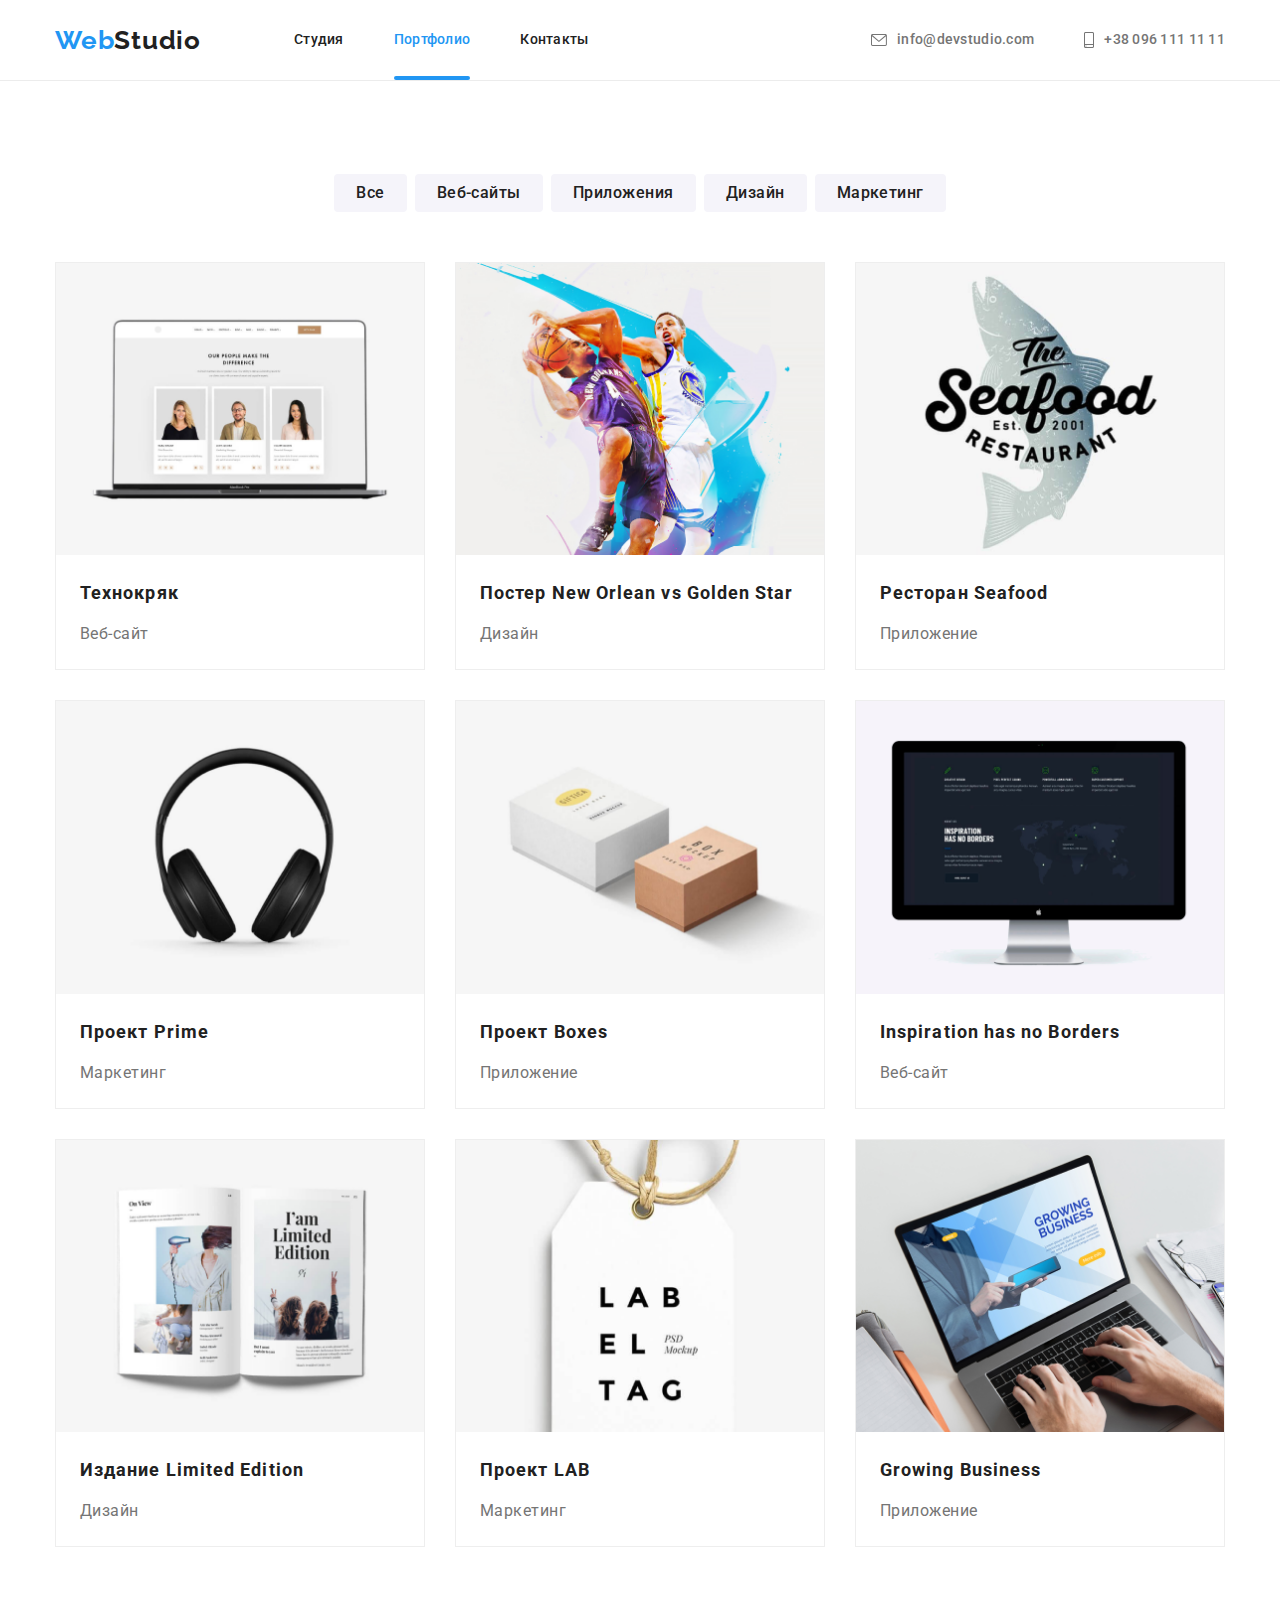
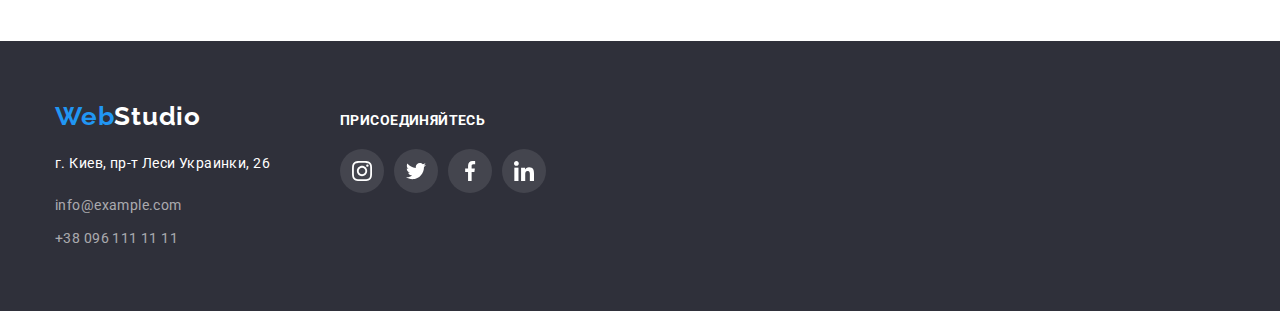
==== portfolio.html @ ab9674ad "copy hw5" ====
<!DOCTYPE html>
<html lang="en">
  <head>
    <meta charset="UTF-8" />
    <meta name="viewport" content="width=device-width, initial-scale=1.0" />
    <link
      href="https://fonts.googleapis.com/css2?family=Oleo+Script&family=Raleway:wght@700&family=Roboto:wght@400;500;700;900&display=swap"
      rel="stylesheet"
    />
    <link
      rel="stylesheet"
      href="https://cdnjs.cloudflare.com/ajax/libs/modern-normalize/1.0.0/modern-normalize.min.css"
    />
    <link rel="stylesheet" href="./css/styles-index.css" />
    <link rel="stylesheet" href="./css/styles-portfolio.css" />
    <title>Portfolio</title>
  </head>
  <body>
    <header class="header">
      <div class="container main-nav">
        <a class="logo-black" href="./index.html"
          ><span class="web">Web</span>Studio</a
        >
        <nav>
          <ul class="list site-nav">
            <li class="item">
              <a class="link" href="./index.html">Студия</a>
            </li>
            <li class="item">
              <a class="link active" href="./portfolio.html">Портфолио</a>
            </li>
            <li class="item"><a class="link" href="#contacts">Контакты</a></li>
          </ul>
        </nav>

        <ul class="list contacts-nav">
          <li class="contact-item">
            <a
              class="contact-link"
              target="_blank"
              rel="noopener noreferer"
              href="mailto:info@devstudio.com"
            >
              <svg class="svg-img" width="16px" height="12px">
                <use href="./images/studio/sprite.svg#envelope"></use>
              </svg>
              info@devstudio.com</a
            >
          </li>
          <li class="contact-item">
            <a
              class="contact-link"
              target="_blank"
              rel="noopener noreferer"
              href="tel:+380961111111"
            >
              <svg class="svg-img" width="10px" height="16px">
                <use href="./images/studio/sprite.svg#smartphone"></use>
              </svg>
              +38 096 111 11 11</a
            >
          </li>
        </ul>
      </div>
    </header>
    <main>
      <h1 hidden>Portfolio</h1>
      <section>
        <div class="container">
          <ul class="list services">
            <li class="item"><button class="btn" type="button">Все</button></li>
            <li class="item">
              <button class="btn" type="button">Веб-сайты</button>
            </li>
            <li class="item">
              <button class="btn" type="button">Приложения</button>
            </li>
            <li class="item">
              <button class="btn" type="button">Дизайн</button>
            </li>
            <li class="item">
              <button class="btn" type="button">Маркетинг</button>
            </li>
          </ul>
        </div>
        <div class="container">
          <ul class="list products">
            <li class="item">
              <a class="link" href="">
                <div class="overlay">
                  <img
                    class="image"
                    src="./images/portfolio/Technokriak.jpg"
                    alt="Веб-сайт Технокряк"
                  />
                  <p class="text">
                    Технокряк это современная площадка распространения
                    коронавируса. Компании используют эту платформу для
                    цифрового шпионажа и атак на защищённые сервера конкурентов.
                  </p>
                </div>
                <h2 class="name">Технокряк</h2>
                <p class="type">Веб-сайт</p>
              </a>
            </li>
            <li class="item">
              <a class="link" href="">
                <div class="overlay">
                  <img
                    class="image"
                    src="./images/portfolio/NewOrleanGoldenStar.jpg"
                    alt="Постер Новый Орлеан"
                  />
                  <p class="text">
                    Lorem ipsum dolor, sit amet consectetur adipisicing elit.
                    Blanditiis voluptatum facere maxime dolorum, voluptatem
                    facilis! Ut nobis ipsum, assumenda dolore repudiandae
                    ratione.
                  </p>
                </div>
                <h2 class="name">
                  Постер <span lang="en">New Orlean vs Golden Star</span>
                </h2>
                <p class="type">Дизайн</p>
              </a>
            </li>
            <li class="item">
              <a class="link" href="">
                <div class="overlay">
                  <img
                    class="image"
                    src="./images/portfolio/Seafood.jpg"
                    alt="Ресторан Seafood"
                  />
                  <p class="text">
                    Lorem ipsum dolor, sit amet consectetur adipisicing elit.
                    Blanditiis voluptatum facere maxime dolorum, voluptatem
                    facilis! Ut nobis ipsum, assumenda dolore repudiandae
                    ratione.
                  </p>
                </div>
                <h2 class="name">Ресторан <span lang="en">Seafood</span></h2>
                <p class="type">Приложение</p>
              </a>
            </li>
            <li class="item">
              <a class="link" href="">
                <div class="overlay">
                  <img
                    class="image"
                    src="./images/portfolio/Prime.jpg"
                    alt="Проект Prime"
                  />
                  <p class="text">
                    Lorem ipsum dolor, sit amet consectetur adipisicing elit.
                    Blanditiis voluptatum facere maxime dolorum, voluptatem
                    facilis! Ut nobis ipsum, assumenda dolore repudiandae
                    ratione.
                  </p>
                </div>

                <h2 class="name">Проект <span lang="en">Prime</span></h2>
                <p class="type">Маркетинг</p>
              </a>
            </li>
            <li class="item">
              <a class="link" href="">
                <div class="overlay">
                  <img
                    class="image"
                    src="./images/portfolio/Boxes.jpg"
                    alt="Проект Boxes"
                  />
                  <p class="text">
                    Lorem ipsum dolor, sit amet consectetur adipisicing elit.
                    Blanditiis voluptatum facere maxime dolorum, voluptatem
                    facilis! Ut nobis ipsum, assumenda dolore repudiandae
                    ratione.
                  </p>
                </div>
                <h2 class="name">Проект <span lang="en">Boxes</span></h2>
                <p class="type">Приложение</p>
              </a>
            </li>
            <li class="item">
              <a class="link" href="">
                <div class="overlay">
                  <img
                    class="image"
                    src="./images/portfolio/Inspiration.jpg"
                    alt="Веб-сайт Inspiration has no borders"
                  />
                  <p class="text">
                    Lorem ipsum dolor, sit amet consectetur adipisicing elit.
                    Blanditiis voluptatum facere maxime dolorum, voluptatem
                    facilis! Ut nobis ipsum, assumenda dolore repudiandae
                    ratione.
                  </p>
                </div>
                <h2 class="name" lang="en">Inspiration has no Borders</h2>
                <p class="type">Веб-сайт</p></a
              >
            </li>
            <li class="item">
              <a class="link" href="">
                <div class="overlay">
                  <img
                    class="image"
                    src="./images/portfolio/LimitedEdition.jpg"
                    alt="Издание Limited Edition"
                  />
                  <p class="text">
                    Lorem ipsum dolor, sit amet consectetur adipisicing elit.
                    Blanditiis voluptatum facere maxime dolorum, voluptatem
                    facilis! Ut nobis ipsum, assumenda dolore repudiandae
                    ratione.
                  </p>
                </div>
                <h2 class="name">
                  Издание <span lang="en">Limited Edition</span>
                </h2>
                <p class="type">Дизайн</p>
              </a>
            </li>
            <li class="item">
              <a class="link" href="">
                <div class="overlay">
                  <img
                    class="image"
                    src="./images/portfolio/LAB.jpg"
                    alt="Проект LAB"
                  />
                  <p class="text">
                    Lorem ipsum dolor, sit amet consectetur adipisicing elit.
                    Blanditiis voluptatum facere maxime dolorum, voluptatem
                    facilis! Ut nobis ipsum, assumenda dolore repudiandae
                    ratione.
                  </p>
                </div>
                <h2 class="name">Проект <span lang="en">LAB</span></h2>
                <p class="type">Маркетинг</p></a
              >
            </li>
            <li class="item">
              <a class="link" href="">
                <div class="overlay">
                  <img
                    class="image"
                    src="./images/portfolio/GrowingBusiness.jpg"
                    alt="Приложение GrowingBusiness"
                  />
                  <p class="text">
                    Lorem ipsum dolor, sit amet consectetur adipisicing elit.
                    Blanditiis voluptatum facere maxime dolorum, voluptatem
                    facilis! Ut nobis ipsum, assumenda dolore repudiandae
                    ratione.
                  </p>
                </div>
                <h2 class="name" lang="en">Growing Business</h2>
                <p class="type">Приложение</p>
              </a>
            </li>
          </ul>
        </div>
      </section>
    </main>

    <footer id="contacts">
      <div class="container footer">
        <div class="footer-contacts">
          <a class="logo-white" href="./"><span class="web">Web</span>Studio</a>
          <address class="street-name">г. Киев, пр-т Леси Украинки, 26</address>
          <address>
            <ul class="list">
              <li class="item">
                <a
                  class="link"
                  target="_blank"
                  rel="noopener noreferer"
                  href="mailto:info@example.com"
                  >info@example.com</a
                >
              </li>
              <li class="item">
                <a
                  class="link"
                  target="_blank"
                  rel="noopener noreferer"
                  href="tel:+380961111111"
                  >+38 096 111 11 11</a
                >
              </li>
            </ul>
          </address>
        </div>
        <div class="join-us">
          <h2 class="title">Присоединяйтесь</h2>
          <ul class="list">
            <li class="item">
              <a
                target="_blank"
                rel="noopener noreferer"
                class="link"
                href="https://www.instagram.com/"
              >
                <svg width="20px" height="20px">
                  <use href="./images/studio/sprite.svg#instagram"></use>
                </svg>
              </a>
            </li>
            <li class="item">
              <a
                target="_blank"
                rel="noopener noreferer"
                class="link"
                href="https://twitter.com/"
              >
                <svg width="20px" height="20px">
                  <use href="./images/studio/sprite.svg#twitter"></use>
                </svg>
              </a>
            </li>
            <li class="item">
              <a
                target="_blank"
                rel="noopener noreferer"
                class="link"
                href="https://facebook.com/"
              >
                <svg width="20px" height="20px">
                  <use href="./images/studio/sprite.svg#facebook"></use>
                </svg>
              </a>
            </li>
            <li class="item">
              <a
                target="_blank"
                rel="noopener noreferer"
                class="link"
                href="https://linkedin.com/"
              >
                <svg width="20px" height="20px">
                  <use href="./images/studio/sprite.svg#linkedin"></use>
                </svg>
              </a>
            </li>
          </ul>
        </div>
      </div>
    </footer>
    <script>
      const { height: pageHeaderHeight } = document
        .querySelector(".main-nav")
        .getBoundingClientRect();

      document.body.style.paddingTop = `${pageHeaderHeight}px`;
    </script>
  </body>
</html>
---- css/styles-index.css ----
:root {
  --bg-color-black: #2f303a;
  --blue: #2196f3;
  --black: #212121;
  --grey: #757575;
  --white: #ffffff;
  --our-team-bg: #f5f4fa;
  --contacts-footer: rgba(255, 255, 255, 0.6);
  --inactive-bg-button: #f5f4fa;
  --hero-bg: rgba(47, 48, 58, 0.4);
  --social-media-icon: #afb1b8;
  --customers: #afb1b8;
  --sm-icon: rgba(255, 255, 255, 0.1);
}
.container {
  width: 1200px;
  padding-left: 15px;
  padding-right: 15px;
  margin-left: auto;
  margin-right: auto;
}
.list {
  padding: 0;
  margin: 0;
  list-style-type: none;
}
.link {
  text-decoration: none;
}
h1,
h2,
h3,
p {
  margin-top: 0px;
  margin-bottom: 0px;
}
.section {
  padding-bottom: 94px;
  padding-top: 94px;
}
.no-padding {
  padding-bottom: 0px;
  padding-top: 0px;
}
.logo-black {
  font-family: Raleway;
  font-weight: 700;
  font-size: 26px;
  line-height: 1.19;
  letter-spacing: 0.03em;
  color: var(--black);
  text-decoration: none;
}
.web {
  color: var(--blue);
}
.site-nav,
.contacts-nav,
.main-nav {
  display: flex;
}
.header {
  position: fixed;
  width: 100%;
  top: 0;
  left: 0;
  min-height: 80px;
  background-color: var(--white);
  z-index: 9999;
}
.main-nav {
  align-items: center;
}
.site-nav {
  margin-left: 93px;
}
.contacts-nav {
  margin-left: auto;
}
.site-nav .item:not(:last-child),
.contact-item:not(:last-child) {
  margin-right: 50px;
}
.site-nav .link {
  position: relative;
  display: block;
  padding-top: 32px;
  padding-bottom: 32px;

  color: var(--black);
  transition: color 250ms cubic-bezier(0.4, 0, 0.2, 1);
}
.site-nav .link.active::after {
  display: inline-block;
  content: " ";
  position: absolute;
  width: 100%;
  height: 4px;
  bottom: 0;
  left: 0;

  background: var(--blue);
  border-radius: 2px;
}
.site-nav .link:hover,
.site-nav .link:focus,
.site-nav .link.active {
  color: var(--blue);
}
.site-nav .link,
.contact-link {
  font-family: Roboto;
  font-weight: 500;
  font-size: 14px;
  line-height: 1.14;
  letter-spacing: 0.02em;
}
.contact-link {
  display: inline-flex;
  align-items: center;
  padding-top: 32px;
  padding-bottom: 32px;

  color: var(--grey);
  transition: color 250ms cubic-bezier(0.4, 0, 0.2, 1);
  text-decoration: none;
}
.contact-link:hover,
.contact-link:focus {
  color: var(--blue);
}
.contact-link .svg-img {
  margin-right: 10px;
  fill: var(--grey);
  transition: fill 250ms cubic-bezier(0.4, 0, 0.2, 1);
}
.contact-link:hover .svg-img,
.contact-link:focus .svg-img {
  fill: var(--blue);
}
.main-title {
  background-color: var(--bg-color-black);
  text-align: center;
  margin-left: auto;
  margin-right: auto;
  padding-top: 200px;
  padding-bottom: 200px;
  height: 600px;
  background-image: linear-gradient(to right, var(--hero-bg), var(--hero-bg)),
    url(../images/studio/hero.jpg);
  max-width: 1600px;
  background-size: cover;
  background-repeat: no-repeat;
  background-position: center;
}
.main-title .hero {
  display: block;
  margin-bottom: 30px;

  font-family: Roboto;
  font-weight: 900;
  font-size: 44px;
  line-height: 1.36;
  letter-spacing: 0.06em;
  text-transform: uppercase;
  color: var(--white);
}
.main-title .btn {
  display: inline-block;
  border-radius: 4px;
  border: 1px var(--blue);
  padding: 10px 32px;
  min-width: 200px;

  font-family: Roboto;
  font-weight: bold;
  font-size: 16px;
  line-height: 1.88;
  letter-spacing: 0.06em;
  color: var(--white);
  background: var(--blue);
  outline: none;
  cursor: pointer;
}
.backdrop {
  z-index: 10000;
  position: fixed;
  top: 0;
  left: 0;
  width: 100%;
  height: 100%;
  background-color: rgba(0, 0, 0, 0.2);
  opacity: 1;
  transition: opacity 250ms cubic-bezier(0.4, 0, 0.2, 1);
}
.backdrop.is-hidden {
  opacity: 0;
  pointer-events: none;
}
.backdrop.is-hidden .modal {
  transform: translate(-50%, -50%) scale(0.5);
}
.modal {
  position: absolute;
  top: 50%;
  left: 50%;
  min-width: 528px;
  min-height: 581px;
  padding: 8px;
  background-color: var(--white);
  border-radius: 4px;
  transform: translate(-50%, -50%) scale(1);
  transition: transform 250ms cubic-bezier(0.4, 0, 0.2, 1);
}
.close-btn {
  display: inline-flex;
  align-items: center;
  justify-content: center;
  background-color: var(--white);

  outline: none;
  padding: 0;
  border-radius: 50%;
  border-color: rgba(0, 0, 0, 0.1);

  margin-left: 490px;
  cursor: pointer;
}
.close-btn:hover {
  background-color: rgba(0, 0, 0, 0.1);
}
.advantages {
  display: flex;
  align-items: center;
}
.advantages .item {
  width: calc((100% - 90px) / 4);
}
.advantages .svg-item {
  display: inline-flex;
  align-items: center;
  justify-content: center;
  height: 120px;
  width: 270px;
  margin-bottom: 30px;
  background-color: var(--our-team-bg);
}
.advantages .title {
  padding-bottom: 10px;
  font-family: Roboto;
  font-weight: bold;
  font-size: 14px;
  line-height: 1.14;
  letter-spacing: 0.03em;
  text-transform: uppercase;
  color: var(--black);
}
.advantages .text {
  font-family: Roboto;
  font-weight: 400;
  font-size: 14px;
  line-height: 1.71;
  letter-spacing: 0.03em;
  color: var(--grey);
}
.advantages .item:not(:last-child),
.about-us .item:not(:last-child),
.our-team .item:not(:last-child) {
  margin-right: 30px;
}
.our-team {
  background-color: var(--our-team-bg);
}
.our-team .item {
  box-shadow: 0px 1px 3px rgba(0, 0, 0, 0.12), 0px 1px 1px rgba(0, 0, 0, 0.14),
    0px 2px 1px rgba(0, 0, 0, 0.2);
  border-radius: 0px 0px 4px 4px;
}
.adv {
  padding-top: 94px;
}
.about-us .list {
  display: flex;
}
.about-us .photo {
  display: block;
  width: 370px;
  height: auto;
}
.about-us .item {
  position: relative;
}
.about-us .text {
  position: absolute;
  display: inline-flex;
  align-items: center;
  justify-content: center;
  left: 0;
  bottom: 0;
  width: 370px;
  height: 70px;
  background: rgba(47, 48, 58, 0.8);

  font-family: Roboto;
  font-weight: 700;
  font-size: 14px;
  line-height: 1.14;

  letter-spacing: 0.03em;
  text-transform: uppercase;

  color: #ffffff;
}
.about-us .title,
.our-team .title {
  margin-bottom: 50px;
}
.our-team .list {
  display: flex;
  justify-content: center;
}
.our-team .photo {
  width: 270px;
  margin-bottom: 30px;
}
.our-team .specialty {
  font-weight: 400;
  color: var(--grey);
  padding-top: 10px;
  padding-bottom: 16px;
}
.our-team .title,
.about-us .title {
  font-family: Roboto;
  font-weight: 700;
  font-size: 36px;
  line-height: 1.17;
  text-align: center;
  letter-spacing: 0.03em;
  color: var(--black);
}
.our-team .item {
  background-color: var(--white);
}
.our-team .name,
.our-team .specialty {
  font-family: Roboto;
  font-size: 16px;
  line-height: 1.18;
  text-align: center;
  letter-spacing: 0.03em;
}
.our-team .name {
  font-weight: 500;
  color: var(--black);
}
.social-media > .item {
  border-radius: 50%;
  margin-bottom: 30px;
  box-shadow: none;
}
.social-media .link {
  display: flex;
  align-items: center;
  justify-content: center;

  width: 44px;
  height: 44px;
  border-radius: 50%;
  transition: background-color 250ms cubic-bezier(0.4, 0, 0.2, 1);
}
.social-media .svg-img {
  fill: var(--social-media-icon);
  transition: fill 250ms cubic-bezier(0.4, 0, 0.2, 1);
}
.social-media > .item:not(:last-child) {
  margin-right: 10px;
}
.social-media .link:hover,
.social-media .link:focus {
  background-color: var(--blue);
  cursor: pointer;
}
.social-media .link:hover .svg-img,
.social-media .link:focus .svg-img {
  fill: var(--white);
}
footer {
  background-color: var(--bg-color-black);
}
.logo-white {
  display: block;
  padding-top: 60px;

  font-family: Raleway;
  font-weight: 700;
  font-size: 26px;
  line-height: 1.19;
  letter-spacing: 0.03em;
  color: var(--white);
  text-decoration: none;
}
.street-name {
  display: block;
  padding-top: 20px;
  padding-bottom: 9px;

  font-family: Roboto;
  font-weight: 400;
  font-size: 14px;
  line-height: 1.71;
  letter-spacing: 0.03em;
  color: var(--white);
  font-style: normal;
}
.regular-customers .title {
  display: block;

  margin-bottom: 50px;

  font-family: Roboto;
  font-style: normal;
  font-weight: bold;
  font-size: 36px;
  line-height: 1.17;
  text-align: center;
  letter-spacing: 0.03em;

  color: var(--black);
}
.regular-customers .list {
  display: inline-flex;
  justify-content: center;
}
.customers {
  display: flex;
}
.customers .item:not(:last-child) {
  margin-right: 30px;
}
.customers .link {
  display: flex;
  align-items: center;
  justify-content: center;
  width: 170px;
  height: 90px;

  border: 1px solid var(--customers);
  border-radius: 4px;

  transition: border 250ms cubic-bezier(0.4, 0, 0.2, 1);
}
.customers .svg-img {
  fill: var(--customers);
  transition: fill 250ms cubic-bezier(0.4, 0, 0.2, 1);
}
.customers .link:hover,
.customers .link:focus {
  border-color: var(--blue);
}
.customers .link:hover .svg-img,
.customers .link:focus .svg-img {
  fill: var(--blue);
}
.footer {
  display: flex;
}
.footer-contacts .item {
  display: flex;
}
.footer-contacts .link {
  font-family: Roboto;
  font-weight: 400;
  font-size: 14px;
  line-height: 1.71;
  letter-spacing: 0.03em;
  color: var(--contacts-footer);
  text-decoration: none;
  font-style: normal;
}
.footer-contacts .item:not(:last-child) {
  padding-top: 9px;
  padding-bottom: 9px;
}
.footer-contacts .item:last-child {
  padding-bottom: 60px;
}
.join-us .title {
  padding-top: 72px;
  padding-bottom: 20px;
  margin-left: 70px;
  font-family: Roboto;
  font-style: normal;
  font-weight: 700;
  font-size: 14px;
  line-height: 1.14;
  letter-spacing: 0.03em;
  text-transform: uppercase;

  color: var(--white);
}
.join-us .list {
  display: inline-flex;
  margin-left: 70px;
}
.join-us .link {
  display: inline-flex;
  fill: var(--white);
  background-color: var(--sm-icon);
  align-items: center;
  justify-content: center;
  width: 44px;
  height: 44px;
  border-radius: 50%;
  transition: background-color 250ms cubic-bezier(0.4, 0, 0.2, 1);
}
.join-us .item:not(:last-child) {
  margin-right: 10px;
}
.join-us .link:hover,
.join-us .link:focus {
  background-color: var(--blue);
  cursor: pointer;
}
---- css/styles-portfolio.css ----
:root {
  --bg-color-black: #2f303a;
  --blue: #2196f3;
  --black: #212121;
  --grey: #757575;
  --white: #ffffff;
  --line: #ececec;
  --white-bg-btn: #eeeeee;
  --contacts-footer: rgba(255, 255, 255, 0.6);
  --inactive-bg-button: #f5f4fa;
}
.header {
  border-bottom: 1px solid var(--line);
}
.services {
  display: flex;
  justify-content: center;
}
.services .btn {
  display: inline-block;
  border-radius: 4px;
  border: 1px var(--blue);
  padding: 6px 22px;
  margin-top: 94px;
  margin-bottom: 50px;

  font-family: Roboto;
  font-weight: 500;
  font-size: 16px;
  line-height: 1.62;
  text-align: center;
  letter-spacing: 0.03em;
  color: var(--black);
  background-color: var(--inactive-bg-button);
  outline: none;
  cursor: pointer;
  transition: color 250ms cubic-bezier(0.4, 0, 0.2, 1),
    background-color 250ms cubic-bezier(0.4, 0, 0.2, 1);
}
.services .btn:hover,
.services .btn:focus {
  color: var(--white);
  background-color: var(--blue);
}
.services .item:not(:last-child) {
  margin-right: 8px;
}
.products {
  display: flex;
  flex-wrap: wrap;
  margin-bottom: 94px;
}
.products .item {
  border: 1px solid var(--white-bg-btn);
  width: calc((100% - 60px) / 3);
  margin-right: 30px;
  margin-bottom: 30px;
}
.products .link {
  display: block;
  font-size: 0;
}
.products .image {
  display: block;
  width: 100%;
  height: auto;
}
.products .item:nth-child(3n) {
  margin-right: 0px;
}
.products .item:nth-last-child(-n + 3) {
  margin-bottom: 0px;
}
.products .name {
  display: block;
  min-width: 322px;
  padding: 20px 24px 4px 24px;
  font-family: Roboto;
  font-weight: 700;
  font-size: 18px;
  line-height: 2;
  letter-spacing: 0.06em;
  color: var(--black);
}
.products .type {
  display: block;
  min-width: 322px;
  padding: 4px 24px 20px 24px;
  font-family: Roboto;
  font-weight: 400;
  font-size: 16px;
  line-height: 1.87;
  letter-spacing: 0.03em;
  color: var(--grey);
}
.products .item {
  transition: box-shadow 250ms cubic-bezier(0.4, 0, 0.2, 1);
}
.products .item:hover,
.products .item .link:focus {
  box-shadow: 0px 1px 1px rgba(0, 0, 0, 0.12), 0px 4px 4px rgba(0, 0, 0, 0.06),
    1px 4px 6px rgba(0, 0, 0, 0.16);
}
.overlay {
  position: relative;
  width: 100%;
  overflow: hidden;
}
.overlay .text {
  position: absolute;
  padding: 63px 24px;
  bottom: 0;
  left: 0;
  width: 100%;
  height: 100%;
  transform: translateY(101%);
  pointer-events: none;
  transition: transform 250ms cubic-bezier(0.4, 0, 0.2, 1);

  font-family: Roboto;
  font-size: 18px;
  font-weight: 400;
  line-height: 1.55;
  letter-spacing: 0.03em;
  text-align: left;
  color: var(--white);
  background-color: var(--blue);
  text-decoration: none;
}
.products .item:hover .overlay .text,
.products .item .link:focus .overlay .text {
  transform: translateY(0);
}
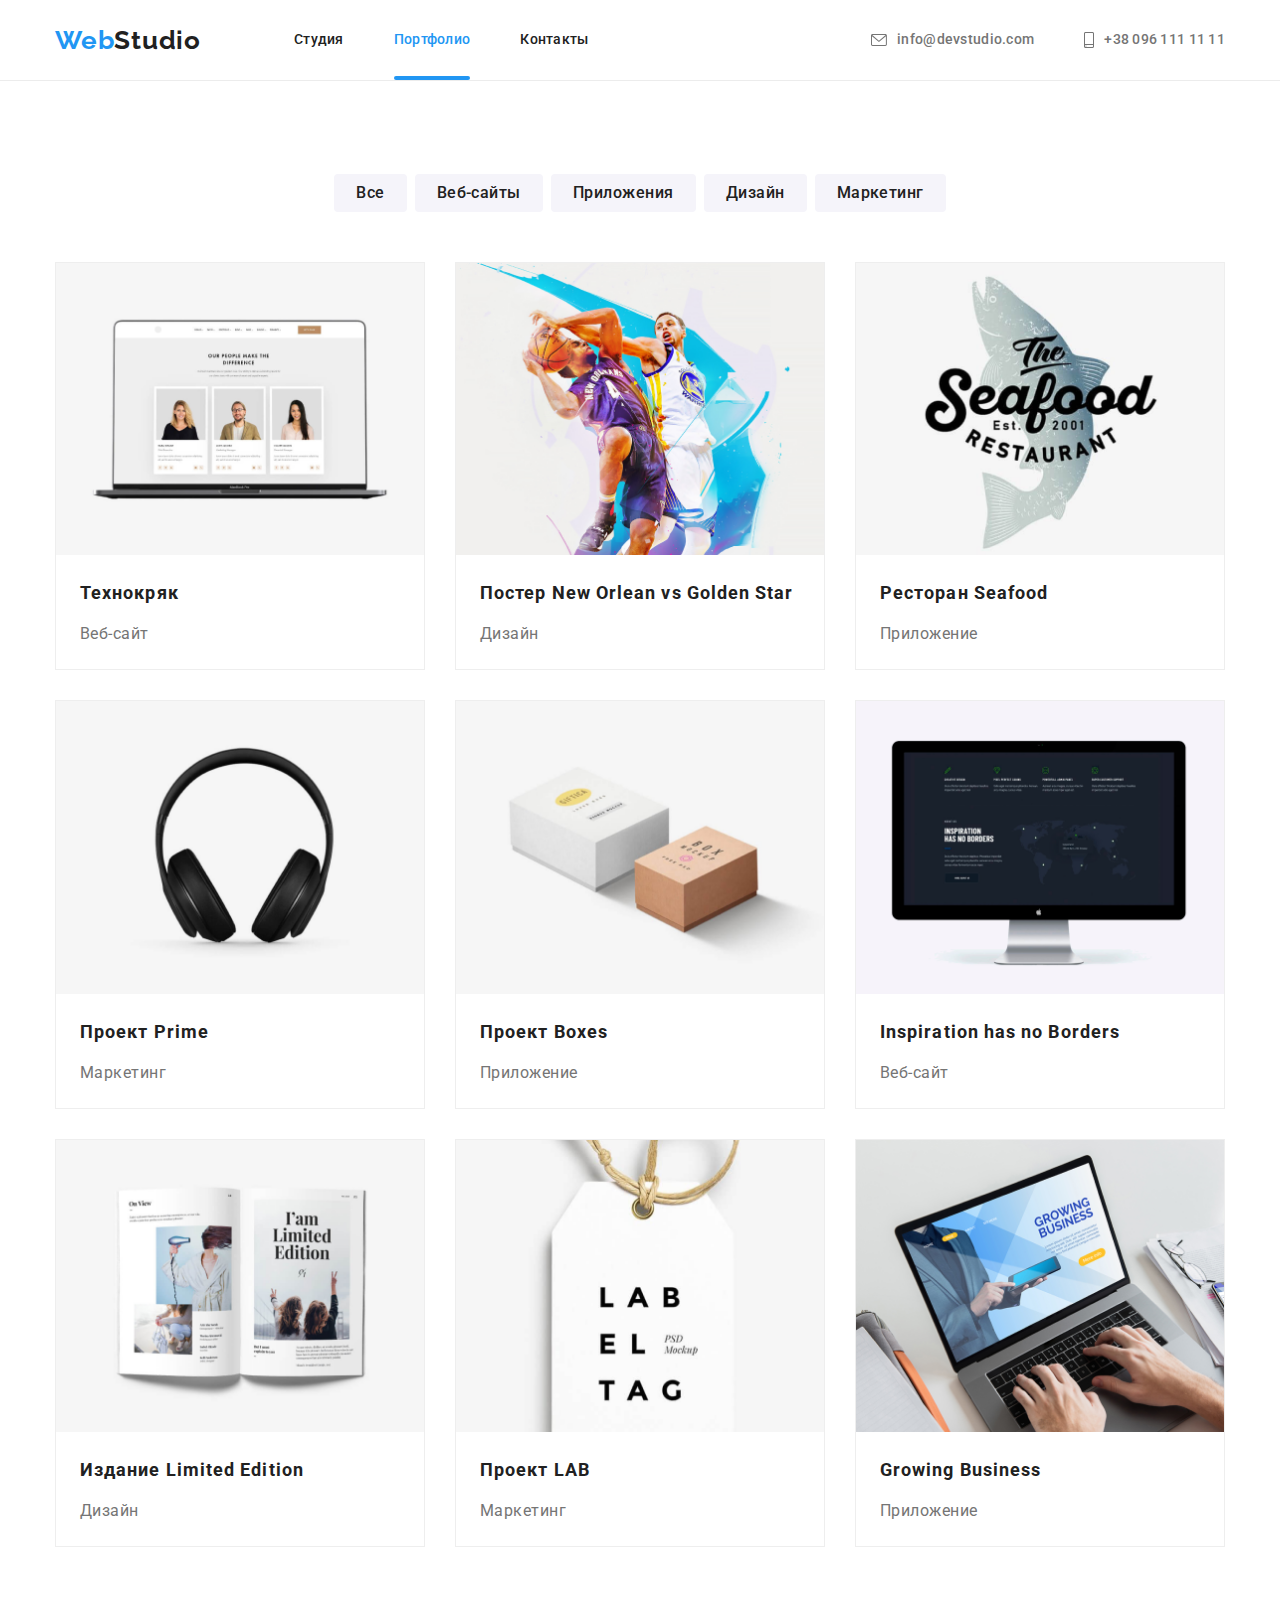
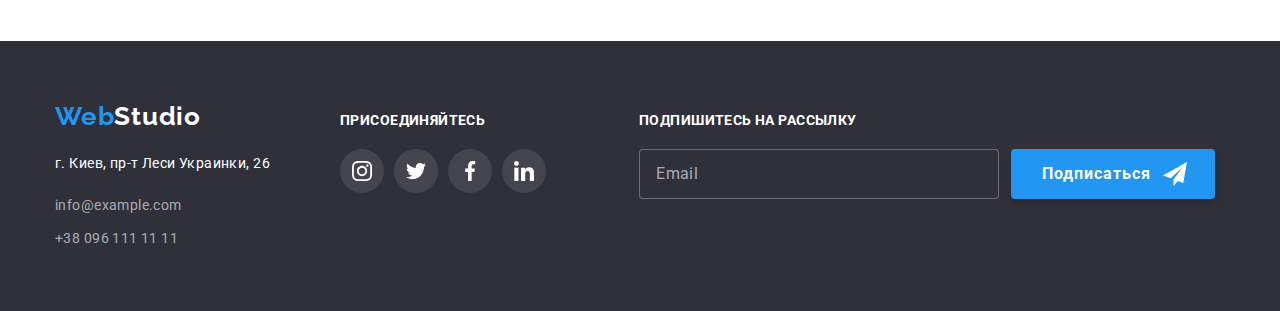
==== commit 424d6479: "hw №6 done" ====
--- a/portfolio.html
+++ b/portfolio.html
@@ -303,7 +303,7 @@
                 class="link"
                 href="https://www.instagram.com/"
               >
-                <svg width="20px" height="20px">
+                <svg class="svg-img" width="20px" height="20px">
                   <use href="./images/studio/sprite.svg#instagram"></use>
                 </svg>
               </a>
@@ -315,7 +315,7 @@
                 class="link"
                 href="https://twitter.com/"
               >
-                <svg width="20px" height="20px">
+                <svg class="svg-img" width="20px" height="20px">
                   <use href="./images/studio/sprite.svg#twitter"></use>
                 </svg>
               </a>
@@ -327,7 +327,7 @@
                 class="link"
                 href="https://facebook.com/"
               >
-                <svg width="20px" height="20px">
+                <svg class="svg-img" width="20px" height="20px">
                   <use href="./images/studio/sprite.svg#facebook"></use>
                 </svg>
               </a>
@@ -337,14 +337,33 @@
                 target="_blank"
                 rel="noopener noreferer"
                 class="link"
-                href="https://linkedin.com/"
-              >
-                <svg width="20px" height="20px">
+                href="https://www.linkedin.com/"
+              >
+                <svg class="svg-img" width="20px" height="20px">
                   <use href="./images/studio/sprite.svg#linkedin"></use>
                 </svg>
               </a>
             </li>
           </ul>
+        </div>
+        <div class="sign-up">
+          <h2 class="title">подпишитесь на рассылку</h2>
+          <form class="form-2 js-speaker-form">
+            <label class="form-field">
+              <input
+                class="form-input"
+                type="email"
+                name="email"
+                placeholder="Email"
+              />
+            </label>
+            <div class="wrapper">
+              <button type="submit" class="send-btn">Подписаться</button>
+              <svg class="svg-img" width="24px" height="24px">
+                <use href="./images/studio/sprite.svg#telegram"></use>
+              </svg>
+            </div>
+          </form>
         </div>
       </div>
     </footer>
--- a/css/styles-index.css
+++ b/css/styles-index.css
@@ -202,32 +202,206 @@
 }
 .modal {
   position: absolute;
+  text-align: center;
   top: 50%;
   left: 50%;
   min-width: 528px;
   min-height: 581px;
-  padding: 8px;
   background-color: var(--white);
   border-radius: 4px;
   transform: translate(-50%, -50%) scale(1);
   transition: transform 250ms cubic-bezier(0.4, 0, 0.2, 1);
-}
-.close-btn {
-  display: inline-flex;
-  align-items: center;
-  justify-content: center;
+  box-shadow: 0px 1px 3px rgba(0, 0, 0, 0.12), 0px 1px 1px rgba(0, 0, 0, 0.14),
+    0px 2px 1px rgba(0, 0, 0, 0.2);
+}
+.modal > .btn-div > .close-btn > .svg-img {
+  padding: 6px;
+  width: 30px;
+  height: 30px;
+}
+.modal .btn-div {
+  display: flex;
+  justify-content: flex-end;
+}
+.modal .close-btn {
+  display: flex;
+  text-align: end;
+  margin-top: 8px;
+  margin-right: 8px;
   background-color: var(--white);
-
   outline: none;
   padding: 0;
   border-radius: 50%;
-  border-color: rgba(0, 0, 0, 0.1);
-
-  margin-left: 490px;
+  border: 1px solid rgba(0, 0, 0, 0.1);
+  transition: fill 250ms cubic-bezier(0.4, 0, 0.2, 1);
+
   cursor: pointer;
 }
-.close-btn:hover {
-  background-color: rgba(0, 0, 0, 0.1);
+.close-btn:hover,
+.close-btn:focus {
+  fill: var(--blue);
+}
+.modal > .text {
+  font-family: Roboto;
+  font-style: normal;
+  font-weight: 700;
+  font-size: 20px;
+  line-height: 1.15;
+  text-align: center;
+  letter-spacing: 0.03em;
+}
+.form {
+  margin-left: 40px;
+  margin-right: 40px;
+  margin-top: 12px;
+}
+.form-field {
+  display: flex;
+  flex-direction: column;
+  text-align: left;
+}
+.form-field:not(:first-child) {
+  margin-top: 10px;
+}
+.form-label {
+  margin-bottom: 4px;
+  font-family: Roboto;
+  font-style: normal;
+  font-weight: normal;
+  font-size: 12px;
+  line-height: 1.17;
+
+  color: var(--grey);
+  letter-spacing: 0.01em;
+}
+
+.form-input {
+  margin: 0px;
+  position: absolute;
+  padding-top: 12px;
+  padding-bottom: 12px;
+  padding-right: 15px;
+  padding-left: 42px;
+  position: relative;
+  width: 100%;
+  height: 40px;
+  cursor: pointer;
+
+  font-family: Roboto;
+  font-style: normal;
+  font-weight: 400;
+  font-size: 16px;
+  line-height: 1.17;
+  letter-spacing: 0.01em;
+  border: 1px solid rgba(33, 33, 33, 0.2);
+  transition: border-color 250ms cubic-bezier(0.4, 0, 0.2, 1);
+
+  border-radius: 4px;
+}
+.form-input::placeholder {
+  font-size: 14px;
+}
+.form-field .wrapper {
+  position: relative;
+  transform: translateY(0%);
+}
+.form-field .wrapper .svg-img {
+  position: absolute;
+  top: 0;
+  left: 0;
+  margin: 11px 11px;
+  transition: fill 250ms cubic-bezier(0.4, 0, 0.2, 1);
+}
+.form-field .textarea {
+  width: 100%;
+  height: 120px;
+  padding: 12px 16px;
+  resize: none;
+}
+
+.form-input:focus {
+  border-color: var(--blue);
+  outline: none;
+}
+.form-input:focus + .svg-img {
+  fill: var(--blue);
+}
+.checkbox {
+  display: flex;
+  justify-content: center;
+  flex-direction: row;
+
+  align-items: center;
+
+  margin-top: 20px;
+  margin-bottom: 30px;
+}
+.checkbox .checkbox-label {
+  text-align: center;
+  font-family: Roboto;
+  font-style: normal;
+  font-weight: 400;
+  font-size: 14px;
+  line-height: 1.71;
+  letter-spacing: 0.03em;
+  margin-bottom: 0;
+  margin-left: 9px;
+  color: var(--grey);
+}
+
+.checkbox-input {
+  position: absolute;
+
+  appearance: none;
+  -webkit-appearance: none;
+  -moz-appearance: none;
+}
+.checkbox .wrapper {
+  position: relative;
+}
+.checkbox-item {
+  position: absolute;
+  width: 16px;
+  height: 15px;
+  left: 0;
+  top: 0;
+  transform: translateY(25%);
+  background-image: url(../images/studio/checkbox-off.svg);
+}
+.checkbox-input:focus + .wrapper > .checkbox-item {
+  background-image: url(../images/studio/checkbox-off.svg);
+}
+.checkbox-input:checked + .wrapper > .checkbox-item,
+.checkbox-input:focus:checked + .wrapper > .checkbox-item {
+  background-image: url(../images/studio/checkbox-on.svg);
+}
+.checkbox-label {
+  padding-left: 16px;
+}
+.contract {
+  color: var(--blue);
+}
+.modal .send-btn {
+  box-shadow: 0px 4px 4px rgba(0, 0, 0, 0.15);
+  border-radius: 4px;
+  border-color: transparent;
+  display: block;
+  min-width: 200px;
+  padding: 10px 55px;
+  margin-bottom: 40px;
+  outline: none;
+  cursor: pointer;
+
+  background-color: var(--blue);
+  color: var(--white);
+  font-family: Roboto;
+  font-style: normal;
+  font-weight: bold;
+  font-size: 16px;
+  line-height: 1.87;
+
+  margin-left: auto;
+  margin-right: auto;
 }
 .advantages {
   display: flex;
@@ -485,7 +659,8 @@
 .footer-contacts .item:last-child {
   padding-bottom: 60px;
 }
-.join-us .title {
+.join-us .title,
+.sign-up .title {
   padding-top: 72px;
   padding-bottom: 20px;
   margin-left: 70px;
@@ -522,3 +697,62 @@
   background-color: var(--blue);
   cursor: pointer;
 }
+.sign-up .form-input {
+  width: 360px;
+  height: 50px;
+  border: 1px solid rgba(255, 255, 255, 0.3);
+  background-color: var(--bg-color-black);
+  border-radius: 4px;
+  padding-left: 16px;
+  color: var(--white);
+}
+.sign-up .title {
+  margin-left: 93px;
+}
+.sign-up .form-2 {
+  display: flex;
+  margin-left: 93px;
+}
+.sign-up .form-input {
+  margin-right: 12px;
+}
+.sign-up .form-input::placeholder {
+  font-family: Roboto;
+  font-style: normal;
+  font-weight: 400;
+  font-size: 16px;
+  line-height: 1.25;
+  letter-spacing: 0.03em;
+
+  color: rgba(255, 255, 255, 0.6);
+}
+.sign-up .send-btn {
+  background-color: var(--blue);
+  box-shadow: 0px 4px 4px rgba(0, 0, 0, 0.15);
+  border-radius: 4px;
+  min-width: 200px;
+  height: 50px;
+  border-color: transparent;
+  padding-left: 29px;
+  padding-right: 62px;
+
+  font-family: Roboto;
+  font-style: normal;
+  font-weight: 700;
+  font-size: 16px;
+  line-height: 1.87;
+  letter-spacing: 0.06em;
+  cursor: pointer;
+  outline: none;
+
+  color: var(--white);
+}
+.sign-up .wrapper {
+  position: relative;
+}
+.sign-up .wrapper .svg-img {
+  position: absolute;
+  top: 0;
+  right: 0;
+  margin: 13px 28px 13px 10px;
+}
--- a/css/styles-portfolio.css
+++ b/css/styles-portfolio.css
@@ -124,7 +124,7 @@
   letter-spacing: 0.03em;
   text-align: left;
   color: var(--white);
-  background-color: var(--blue);
+  background-color: rgba(33, 150, 243, 0.9);
   text-decoration: none;
 }
 .products .item:hover .overlay .text,
